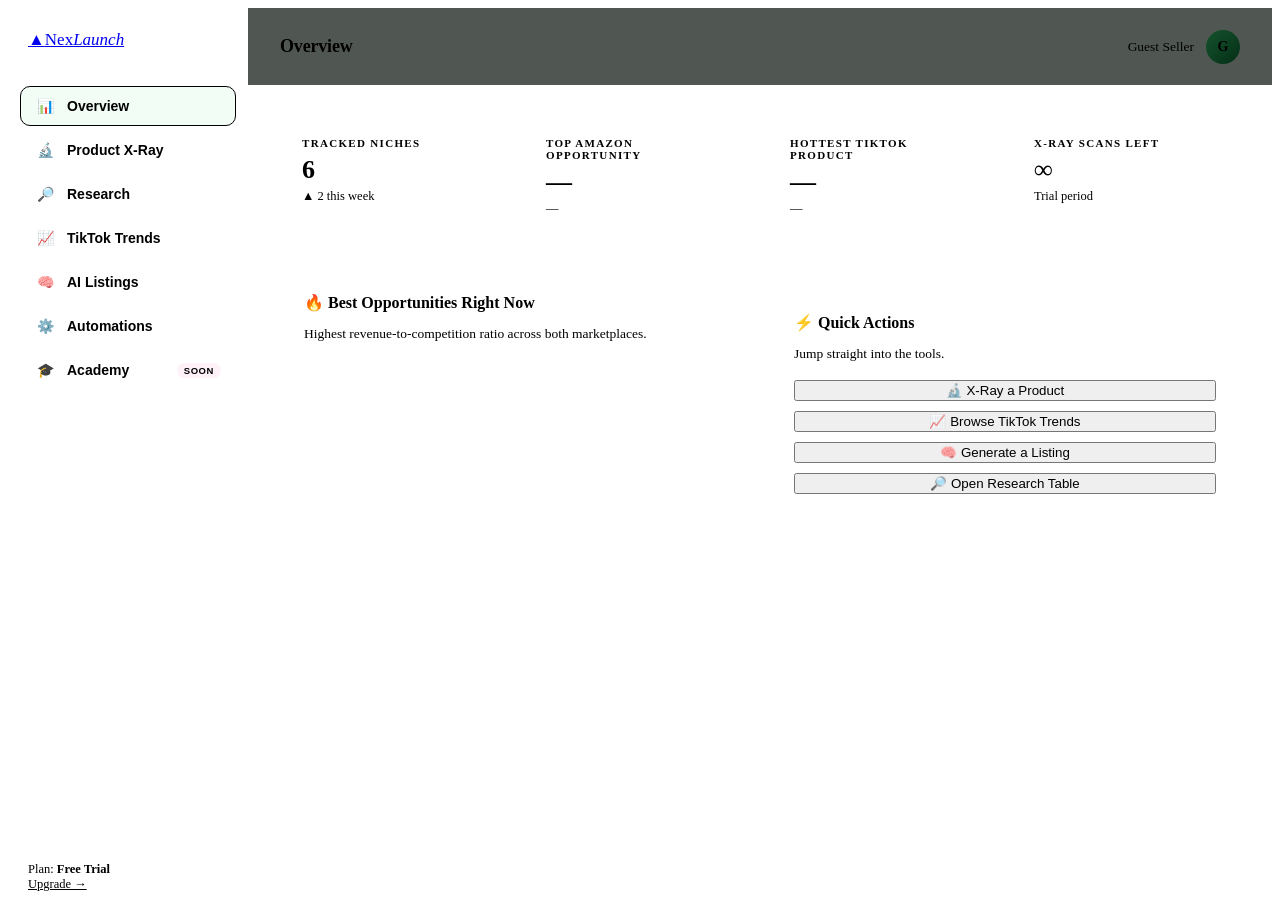
==== app.html @ 19e4f1a6 "Add FBM (dropship) fee mode to X-Ray - Server: ?fulfillment=fbm sets IsAmazonFulfilled:false (referr" ====
<!DOCTYPE html>
<html lang="en">
<head>
<meta charset="UTF-8">
<meta name="viewport" content="width=device-width, initial-scale=1.0">
<title>NexLaunch Dashboard</title>
<link rel="icon" href="data:image/svg+xml,<svg xmlns='http://www.w3.org/2000/svg' viewBox='0 0 100 100'><text y='.9em' font-size='90'>🚀</text></svg>">
<link rel="stylesheet" href="css/styles.css">
<link rel="stylesheet" href="css/app.css">
</head>
<body class="app">

<!-- ============ SIDEBAR ============ -->
<aside class="sidebar">
  <a href="index.html" class="logo"><span class="mark">▲</span><span>Nex<em>Launch</em></span></a>
  <nav class="side-nav">
    <button class="side-link active" data-view="overview"><span class="ic">📊</span><span class="txt">Overview</span></button>
    <button class="side-link" data-view="xray"><span class="ic">🔬</span><span class="txt">Product X-Ray</span></button>
    <button class="side-link" data-view="research"><span class="ic">🔎</span><span class="txt">Research</span></button>
    <button class="side-link" data-view="tiktok"><span class="ic">📈</span><span class="txt">TikTok Trends</span></button>
    <button class="side-link" data-view="listings"><span class="ic">🧠</span><span class="txt">AI Listings</span></button>
    <button class="side-link" data-view="automations"><span class="ic">⚙️</span><span class="txt">Automations</span></button>
    <button class="side-link" data-view="academy"><span class="ic">🎓</span><span class="txt">Academy</span><span class="soon">SOON</span></button>
  </nav>
  <div class="side-foot">Plan: <span class="plan-pill" id="side-plan">Free Trial</span><br><a href="index.html#pricing" style="color:var(--green)">Upgrade →</a></div>
</aside>

<!-- ============ MAIN ============ -->
<div class="main">
  <div class="topbar">
    <h1 id="view-title">Overview</h1>
    <div class="user"><span id="user-name">Guest Seller</span><span class="avatar" id="user-avatar">G</span></div>
  </div>

  <div class="content">

    <!-- ======== OVERVIEW ======== -->
    <section class="view active" id="view-overview">
      <div class="grid-4">
        <div class="kpi"><div class="k-label">Tracked Niches</div><div class="k-value">6</div><div class="k-delta up">▲ 2 this week</div></div>
        <div class="kpi"><div class="k-label">Top Amazon Opportunity</div><div class="k-value green" id="ov-amz-top">—</div><div class="k-delta" id="ov-amz-top-name" style="color:var(--muted)">—</div></div>
        <div class="kpi"><div class="k-label">Hottest TikTok Product</div><div class="k-value pink" id="ov-tt-top">—</div><div class="k-delta" id="ov-tt-top-name" style="color:var(--muted)">—</div></div>
        <div class="kpi"><div class="k-label">X-Ray Scans Left</div><div class="k-value">∞</div><div class="k-delta" style="color:var(--muted)">Trial period</div></div>
      </div>

      <div class="grid-2" style="margin-top:20px">
        <div class="panel">
          <h2>🔥 Best Opportunities Right Now</h2>
          <p class="p-sub">Highest revenue-to-competition ratio across both marketplaces.</p>
          <div id="ov-opps"></div>
        </div>
        <div class="panel">
          <h2>⚡ Quick Actions</h2>
          <p class="p-sub">Jump straight into the tools.</p>
          <div style="display:flex;flex-direction:column;gap:10px">
            <button class="btn btn-primary" data-goto="xray">🔬 X-Ray a Product</button>
            <button class="btn btn-ghost" data-goto="tiktok">📈 Browse TikTok Trends</button>
            <button class="btn btn-ghost" data-goto="listings">🧠 Generate a Listing</button>
            <button class="btn btn-ghost" data-goto="research">🔎 Open Research Table</button>
          </div>
        </div>
      </div>
    </section>

    <!-- ======== X-RAY ======== -->
    <section class="view" id="view-xray">
      <div class="panel">
        <h2>Product X-Ray</h2>
        <p class="p-sub">Paste an ASIN, Amazon URL, or product name. Try <span class="mono" style="color:var(--green)">B0CX1EARBD</span> or "yoga mat".</p>
        <div class="search-row">
          <input id="xray-input" type="text" placeholder="B0CX1EARBD  ·  https://amazon.com/dp/…  ·  ice roller">
          <button class="btn btn-primary" id="xray-btn">X-Ray →</button>
        </div>
        <div class="xray-fulfill">
          <span class="xray-fulfill-label">Fulfillment</span>
          <div class="mode-toggle" id="xray-fulfill-toggle">
            <button class="active" id="xr-mode-fba" type="button">FBA (stock)</button>
            <button id="xr-mode-fbm" type="button">FBM (dropship)</button>
          </div>
          <span class="xray-fulfill-hint" id="xr-fulfill-hint">Amazon fulfills — fees include the FBA fee.</span>
        </div>
      </div>

      <div class="xray-result" id="xray-result">
        <div class="panel">
          <div class="xray-title">
            <span class="thumb" id="xr-emoji">📦</span>
            <div>
              <h3 id="xr-name">—</h3>
              <div class="meta"><span id="xr-asin">—</span> · <span id="xr-cat">—</span> · <span id="xr-src"></span></div>
            </div>
          </div>
          <div class="grid-4">
            <div class="kpi"><div class="k-label">Est. Revenue</div><div class="k-value green" id="xr-rev">—</div><div class="k-delta" style="color:var(--muted)">per month</div></div>
            <div class="kpi"><div class="k-label">Est. Sales</div><div class="k-value" id="xr-sales">—</div><div class="k-delta" style="color:var(--muted)">units / month</div></div>
            <div class="kpi"><div class="k-label">BSR</div><div class="k-value" id="xr-bsr">—</div><div class="k-delta" id="xr-trend">—</div></div>
            <div class="kpi"><div class="k-label">Reviews</div><div class="k-value" id="xr-reviews">—</div><div class="k-delta" style="color:var(--muted)" id="xr-rating">—</div></div>
          </div>
        </div>

        <div class="grid-2" style="margin-top:20px">
          <div class="panel">
            <h2>Profit Breakdown <span style="font-size:12px;color:var(--muted);font-weight:400">(per unit)</span> <span class="fbm-badge" id="xr-fee-badge" hidden>DROPSHIP · FBM</span></h2>
            <p class="p-sub" id="xr-fee-sub">Amazon FBA fee model, est. landed cost.</p>
            <table class="fee-table" id="xr-fees"></table>
            <div id="xr-verdict"></div>
          </div>
          <div class="panel">
            <h2>12-Month Sales Trend</h2>
            <p class="p-sub" id="xr-chart-sub">Modeled from rank velocity (demo).</p>
            <div class="bar-chart" id="xr-chart"></div>
            <div class="chart-caption"><span id="xr-chart-start"></span><span id="xr-chart-end"></span></div>
          </div>
        </div>

        <div class="panel" style="margin-top:20px">
          <h2>Reseller Mode <span class="fbm-badge" id="rs-fee-badge" hidden>DROPSHIP · FBM</span></h2>
          <p class="p-sub" id="rs-sub">Attaching to an existing listing instead of launching your own? Check if the margin survives.</p>
          <label class="rs-toggle"><input type="checkbox" id="rs-toggle"><span id="rs-toggle-label">I'm reselling this product (attaching to the existing listing)</span></label>
          <div class="rs-fields" id="rs-fields">
            <div class="grid-2">
              <div class="field">
                <label for="rs-cost" id="rs-cost-label">Your source cost per unit ($)</label>
                <input id="rs-cost" type="number" min="0" step="0.01" placeholder="12.50">
              </div>
              <div class="field">
                <label for="rs-prep" id="rs-prep-label">Prep + inbound shipping per unit ($)</label>
                <input id="rs-prep" type="number" min="0" step="0.01" value="1.50">
              </div>
            </div>
            <button class="btn btn-primary" id="rs-calc">Calculate</button>
          </div>
          <div class="rs-result" id="rs-result"></div>
        </div>
      </div>
    </section>

    <!-- ======== RESEARCH ======== -->
    <section class="view" id="view-research">
      <div class="panel">
        <h2>Product Research</h2>
        <p class="p-sub">Filter and sort the full opportunity database. Click column headers to sort.</p>
        <div class="filter-row">
          <select id="f-platform">
            <option value="all">All Platforms</option>
            <option value="amz">Amazon</option>
            <option value="tt">TikTok Shop</option>
          </select>
          <select id="f-category"><option value="all">All Categories</option></select>
          <input id="f-minrev" type="number" placeholder="Min revenue $/mo" min="0" step="1000" style="width:160px">
          <input id="f-maxprice" type="number" placeholder="Max price $" min="0" style="width:130px">
          <input id="f-search" type="text" placeholder="Search products…" style="flex:1;min-width:160px">
        </div>
        <div class="scroll-x">
          <table class="market" id="research-table">
            <thead>
              <tr>
                <th>Product</th><th>Platform</th>
                <th class="sortable" data-sort="price">Price<span class="arrow"></span></th>
                <th class="sortable" data-sort="revenue">Est. Revenue<span class="arrow">▼</span></th>
                <th class="sortable" data-sort="sales">Est. Sales<span class="arrow"></span></th>
                <th class="sortable" data-sort="margin">Margin<span class="arrow"></span></th>
                <th class="sortable" data-sort="trend">Trend<span class="arrow"></span></th>
              </tr>
            </thead>
            <tbody></tbody>
          </table>
        </div>
        <div class="table-foot" id="research-count"></div>
      </div>
    </section>

    <!-- ======== TIKTOK ======== -->
    <section class="view" id="view-tiktok">
      <div class="panel" style="margin-bottom:20px">
        <h2>TikTok Trend Radar</h2>
        <p class="p-sub">Products gaining video velocity on TikTok Shop over the last 7 days. 🔥 Hot = accelerating creator adoption; act before saturation.</p>
      </div>
      <div class="tt-grid" id="tt-grid"></div>
    </section>

    <!-- ======== AI LISTINGS ======== -->
    <section class="view" id="view-listings">
      <div class="panel">
        <div style="display:flex;justify-content:space-between;align-items:center;flex-wrap:wrap;gap:12px">
          <div>
            <h2>AI Listing Builder</h2>
            <p class="p-sub" style="margin-bottom:0">Generate optimized copy for your target marketplace.</p>
          </div>
          <div class="mode-toggle">
            <button class="active" id="mode-amz">Amazon</button>
            <button id="mode-tt">TikTok Shop</button>
          </div>
        </div>
        <div style="margin-top:20px">
          <div class="grid-2">
            <div class="field">
              <label for="l-name">Product name</label>
              <input id="l-name" type="text" placeholder="Insulated Water Bottle 32oz">
            </div>
            <div class="field">
              <label for="l-keywords">Target keywords (comma-separated)</label>
              <input id="l-keywords" type="text" placeholder="leakproof, gym, BPA free">
            </div>
          </div>
          <div class="field">
            <label for="l-features">Key features / selling points (one per line)</label>
            <textarea id="l-features" rows="4" placeholder="Keeps drinks cold 24 hours&#10;Fits car cup holders&#10;Lifetime warranty"></textarea>
          </div>
          <button class="btn btn-primary" id="l-generate">✨ Generate Listing</button>
          <span style="font-size:12.5px;color:var(--muted);margin-left:12px">Template engine (demo) — wire to Claude API for production copy.</span>
        </div>
        <div class="listing-out" id="listing-out"></div>
      </div>
    </section>

    <!-- ======== AUTOMATIONS ======== -->
    <section class="view" id="view-automations">
      <div class="grid-2">
        <div class="panel">
          <h2>Create Automation</h2>
          <p class="p-sub">When a condition hits, NexLaunch acts — no babysitting dashboards.</p>
          <div class="field">
            <label for="a-trigger">When…</label>
            <select id="a-trigger">
              <option value="tt-spike">TikTok product trend spikes above +% threshold</option>
              <option value="bsr-improve">Tracked product's BSR improves past rank</option>
              <option value="price-drop">Competitor drops price below $</option>
              <option value="rev-cross">Niche est. revenue crosses $/mo</option>
              <option value="new-comp">New competitor enters tracked niche</option>
            </select>
          </div>
          <div class="quote-row">
            <div class="field">
              <label for="a-threshold">Threshold</label>
              <input id="a-threshold" type="number" value="25" step="1">
            </div>
            <div class="field">
              <label for="a-scope">Scope</label>
              <select id="a-scope">
                <option>All tracked products</option>
                <option>Beauty niche</option>
                <option>Home & Kitchen niche</option>
                <option>Electronics niche</option>
                <option>Pet Supplies niche</option>
              </select>
            </div>
          </div>
          <div class="field">
            <label for="a-action">Then…</label>
            <select id="a-action">
              <option value="email">📧 Email me</option>
              <option value="telegram">📲 Send Telegram alert</option>
              <option value="listing">🧠 Auto-draft an AI listing</option>
              <option value="watch">👁 Add to watchlist + daily digest</option>
            </select>
          </div>
          <button class="btn btn-primary btn-block" id="a-create">＋ Create Automation</button>
          <p style="font-size:12px;color:var(--muted);margin-top:12px">Demo mode: rules are saved locally and triggers are simulated. Production runs these on a scheduler against live data feeds.</p>
        </div>
        <div class="panel">
          <h2>Active Automations</h2>
          <p class="p-sub" id="a-count">No automations yet.</p>
          <div id="a-list"></div>
        </div>
      </div>
      <div class="panel" style="margin-top:20px">
        <h2>Recent Triggers <span class="live-tag" style="margin-left:10px"><span class="dot"></span>Simulated</span></h2>
        <p class="p-sub">What your automations caught in the last 7 days.</p>
        <div id="a-feed"></div>
      </div>
    </section>

    <!-- ======== ACADEMY ======== -->
    <section class="view" id="view-academy">
      <div class="panel">
        <h2>Seller Academy</h2>
        <p class="p-sub">Courses are in production — here's the launch curriculum.</p>
        <div class="course"><span class="ic">🏁</span><div><h3>Amazon FBA Zero to First Sale</h3><p>Account setup, product selection, sourcing, and your first shipment.</p></div><span class="len">4h 20m</span></div>
        <div class="course"><span class="ic">📱</span><div><h3>TikTok Shop Launch Playbook</h3><p>Creator affiliates, sample strategy, and going viral on purpose.</p></div><span class="len">3h 45m</span></div>
        <div class="course"><span class="ic">🧮</span><div><h3>Unit Economics that Don't Lie</h3><p>Fees, returns, ad spend — modeling true profitability before you buy inventory.</p></div><span class="len">2h 10m</span></div>
        <div class="course"><span class="ic">🚀</span><div><h3>Scaling to Multi-Channel</h3><p>Running the same SKU on Amazon + TikTok without cannibalizing either.</p></div><span class="len">3h 05m</span></div>
      </div>
    </section>

  </div>
</div>

<script src="js/data.js"></script>
<script src="js/api.js"></script>
<script src="js/app.js"></script>
<script src="js/receptionist.js"></script>
</body>
</html>
---- css/app.css ----
/* ============ NexLaunch — dashboard styles ============ */
body.app { display: flex; min-height: 100vh; background: var(--bg); }

/* sidebar */
.sidebar {
  width: 240px; flex: none; background: var(--bg-soft);
  border-right: 1px solid var(--line-soft);
  display: flex; flex-direction: column;
  position: sticky; top: 0; height: 100vh;
}
.sidebar .logo { padding: 22px 20px; border-bottom: 1px solid var(--line-soft); font-size: 17px; }
.side-nav { padding: 14px 12px; flex: 1; }
.side-link {
  display: flex; align-items: center; gap: 12px; padding: 11px 14px;
  border-radius: 10px; font-size: 14px; font-weight: 600; color: var(--muted);
  cursor: pointer; border: 1px solid transparent; margin-bottom: 4px; width: 100%;
  background: none; text-align: left; transition: all .15s;
}
.side-link:hover { color: var(--text); background: rgba(255,255,255,.03); }
.side-link.active { color: var(--green); background: rgba(74,222,128,.08); border-color: var(--line); }
.side-link .ic { width: 20px; text-align: center; }
.side-link .soon {
  margin-left: auto; font-size: 9.5px; font-weight: 800; letter-spacing: .06em;
  color: var(--pink); background: rgba(244,114,182,.1); padding: 2px 7px; border-radius: 999px;
}
.side-foot { padding: 16px 20px; border-top: 1px solid var(--line-soft); font-size: 12.5px; color: var(--muted); }
.side-foot .plan-pill { color: var(--green); font-weight: 700; }

/* main */
.main { flex: 1; min-width: 0; }
.topbar {
  display: flex; align-items: center; justify-content: space-between;
  padding: 16px 32px; border-bottom: 1px solid var(--line-soft);
  background: rgba(7,16,11,.7); backdrop-filter: blur(10px);
  position: sticky; top: 0; z-index: 20;
}
.topbar h1 { font-size: 18px; letter-spacing: -0.01em; }
.topbar .user { display: flex; align-items: center; gap: 12px; font-size: 13.5px; color: var(--muted); }
.avatar {
  width: 34px; height: 34px; border-radius: 50%; display: grid; place-items: center;
  background: linear-gradient(135deg, #14532d, #052e16); border: 1px solid var(--line);
  color: var(--green); font-weight: 800; font-size: 14px;
}
.content { padding: 32px; max-width: 1200px; }
.view { display: none; }
.view.active { display: block; animation: fadeIn .25s ease; }
@keyframes fadeIn { from { opacity: 0; transform: translateY(6px); } to { opacity: 1; } }

/* generic panels */
.panel { background: var(--panel); border: 1px solid var(--line-soft); border-radius: var(--radius); padding: 24px; }
.panel + .panel, .panel + .table-wrap, .table-wrap + .panel { margin-top: 20px; }
.panel h2 { font-size: 16px; margin-bottom: 4px; }
.panel .p-sub { color: var(--muted); font-size: 13.5px; margin-bottom: 18px; }
.grid-2 { display: grid; grid-template-columns: 1fr 1fr; gap: 20px; }
.grid-3 { display: grid; grid-template-columns: repeat(3, 1fr); gap: 16px; }
.grid-4 { display: grid; grid-template-columns: repeat(4, 1fr); gap: 16px; }

/* KPI cards */
.kpi { background: var(--panel); border: 1px solid var(--line-soft); border-radius: var(--radius); padding: 20px 22px; }
.kpi .k-label { font-size: 11px; letter-spacing: .12em; text-transform: uppercase; color: var(--muted); font-weight: 700; }
.kpi .k-value { font-family: var(--mono); font-size: 26px; font-weight: 700; margin-top: 6px; letter-spacing: -0.02em; }
.kpi .k-value.green { color: var(--green); }
.kpi .k-value.pink { color: var(--pink); }
.kpi .k-delta { font-size: 12.5px; margin-top: 4px; font-family: var(--mono); }
.kpi .k-delta.up { color: var(--green); }
.kpi .k-delta.down { color: var(--red); }

/* search row */
.search-row { display: flex; gap: 12px; }
.search-row input {
  flex: 1; background: rgba(0,0,0,.3); border: 1px solid var(--line-soft); border-radius: 10px;
  padding: 13px 16px; color: var(--text); font-size: 15px; outline: none; font-family: inherit;
}
.search-row input:focus { border-color: var(--green); }

/* xray result */
.xray-result { margin-top: 20px; display: none; }
.xray-result.show { display: block; animation: fadeIn .3s ease; }
.xray-title { display: flex; align-items: center; gap: 14px; margin-bottom: 20px; }
.xray-title .thumb { width: 52px; height: 52px; border-radius: 12px; display: grid; place-items: center; font-size: 26px; background: linear-gradient(135deg, #17251c, #0c1811); border: 1px solid var(--line-soft); }
.xray-title h3 { font-size: 18px; line-height: 1.3; }
.xray-title .meta { font-size: 12.5px; color: var(--muted); font-family: var(--mono); margin-top: 3px; }
.fee-table { width: 100%; font-size: 13.5px; border-collapse: collapse; }
.fee-table td { padding: 8px 0; border-bottom: 1px solid var(--line-soft); }
.fee-table tr:last-child td { border-bottom: none; font-weight: 700; }
.fee-table td:last-child { text-align: right; font-family: var(--mono); }
.bar-chart { display: flex; align-items: flex-end; gap: 6px; height: 120px; padding-top: 8px; }
.bar-chart .bar { flex: 1; background: linear-gradient(180deg, var(--green), #14532d); border-radius: 4px 4px 0 0; min-height: 4px; position: relative; opacity: .85; }
.bar-chart .bar:hover { opacity: 1; }
.chart-caption { display: flex; justify-content: space-between; font-size: 11px; color: var(--muted); margin-top: 8px; font-family: var(--mono); }
.verdict { display: inline-flex; align-items: center; gap: 8px; padding: 8px 16px; border-radius: 10px; font-weight: 700; font-size: 13.5px; margin-top: 4px; }
.verdict.good { color: var(--green); background: rgba(74,222,128,.08); border: 1px solid var(--line); }
.verdict.mid { color: #fbbf24; background: rgba(251,191,36,.07); border: 1px solid rgba(251,191,36,.2); }
.verdict.bad { color: var(--red); background: rgba(248,113,113,.07); border: 1px solid rgba(248,113,113,.2); }

/* reseller mode */
/* X-Ray fulfillment (FBA / FBM dropship) toggle */
.xray-fulfill { display: flex; align-items: center; gap: 12px; flex-wrap: wrap; margin-top: 14px; }
.xray-fulfill-label { font-size: 11px; letter-spacing: .12em; text-transform: uppercase; color: var(--muted); font-weight: 700; }
.xray-fulfill-hint { font-size: 12.5px; color: var(--muted); }
.mode-toggle button.active.fbm { background: rgba(103,232,249,.1); color: var(--cyan); }
.fbm-badge { display: inline-flex; align-items: center; gap: 6px; font-size: 10.5px; letter-spacing: .1em; font-weight: 800; text-transform: uppercase; color: var(--cyan); background: rgba(103,232,249,.1); border: 1px solid rgba(103,232,249,.25); padding: 3px 9px; border-radius: 999px; vertical-align: middle; }
.fbm-badge[hidden] { display: none; } /* custom display: must re-honor [hidden] */
.fee-table td.muted, .fee-table td.muted:last-child { color: var(--muted); }

.rs-toggle { display: flex; align-items: center; gap: 10px; font-size: 14px; font-weight: 600; cursor: pointer; }
.rs-toggle input { width: 16px; height: 16px; accent-color: var(--green); cursor: pointer; }
.rs-fields { display: none; margin-top: 18px; }
.rs-fields.show { display: block; animation: fadeIn .25s ease; }
.rs-result { display: none; margin-top: 20px; }
.rs-result.show { display: block; animation: fadeIn .3s ease; }
.rs-result .gating { font-size: 13px; margin-top: 14px; line-height: 1.6; }

/* research filters */
.filter-row { display: flex; gap: 12px; flex-wrap: wrap; margin-bottom: 18px; }
.filter-row select, .filter-row input {
  background: rgba(0,0,0,.3); border: 1px solid var(--line-soft); border-radius: 9px;
  padding: 9px 13px; color: var(--text); font-size: 13.5px; outline: none; font-family: inherit;
}
.filter-row select:focus, .filter-row input:focus { border-color: var(--green); }
th.sortable { cursor: pointer; user-select: none; }
th.sortable:hover { color: var(--green); }
th.sortable .arrow { font-size: 9px; margin-left: 4px; }

/* tiktok cards */
.tt-grid { display: grid; grid-template-columns: repeat(auto-fill, minmax(260px, 1fr)); gap: 16px; }
.tt-card { background: var(--panel); border: 1px solid var(--line-soft); border-radius: var(--radius); padding: 20px; transition: all .2s; }
.tt-card:hover { border-color: rgba(244,114,182,.35); transform: translateY(-2px); }
.tt-card .head { display: flex; align-items: center; gap: 12px; margin-bottom: 14px; }
.tt-card .thumb { width: 44px; height: 44px; border-radius: 10px; display: grid; place-items: center; font-size: 22px; background: linear-gradient(135deg, #2a1520, #170c12); border: 1px solid rgba(244,114,182,.2); }
.tt-card h3 { font-size: 14.5px; line-height: 1.3; }
.tt-card .cat { font-size: 11.5px; color: var(--muted); margin-top: 2px; }
.tt-stats { display: grid; grid-template-columns: 1fr 1fr; gap: 8px; font-size: 12px; }
.tt-stat { background: rgba(0,0,0,.25); border: 1px solid var(--line-soft); border-radius: 8px; padding: 8px 10px; }
.tt-stat .l { color: var(--muted); font-size: 10px; letter-spacing: .08em; text-transform: uppercase; font-weight: 700; }
.tt-stat .v { font-family: var(--mono); font-size: 13.5px; font-weight: 700; margin-top: 2px; }
.tt-stat .v.pink { color: var(--pink); }
.tt-stat .v.green { color: var(--green); }
.heat { display: inline-flex; align-items: center; gap: 6px; font-size: 11px; font-weight: 800; padding: 3px 10px; border-radius: 999px; margin-left: auto; }
.heat.hot { color: var(--pink); background: rgba(244,114,182,.1); }
.heat.warm { color: #fbbf24; background: rgba(251,191,36,.08); }
.heat.cool { color: var(--cyan); background: rgba(103,232,249,.08); }

/* AI listing */
.listing-out { background: rgba(0,0,0,.28); border: 1px solid var(--line-soft); border-radius: 12px; padding: 22px; margin-top: 18px; display: none; }
.listing-out.show { display: block; animation: fadeIn .3s ease; }
.listing-out h4 { color: var(--green); font-size: 11.5px; letter-spacing: .12em; text-transform: uppercase; margin: 18px 0 8px; }
.listing-out h4:first-child { margin-top: 0; }
.listing-out .block { font-size: 14.5px; color: #d9e6de; line-height: 1.65; white-space: pre-wrap; }
.listing-out ul { padding-left: 20px; }
.listing-out li { margin-bottom: 8px; font-size: 14.5px; color: #d9e6de; }
.copy-btn { float: right; }
.mode-toggle { display: inline-flex; border: 1px solid var(--line-soft); border-radius: 10px; overflow: hidden; }
.mode-toggle button { background: none; border: none; color: var(--muted); padding: 9px 18px; font-size: 13.5px; font-weight: 600; cursor: pointer; }
.mode-toggle button.active { background: rgba(74,222,128,.1); color: var(--green); }
.mode-toggle button.active.tt { background: rgba(244,114,182,.1); color: var(--pink); }

/* academy */
.course { display: flex; gap: 16px; align-items: center; padding: 16px 0; border-bottom: 1px solid var(--line-soft); }
.course:last-child { border-bottom: none; }
.course .ic { width: 44px; height: 44px; border-radius: 10px; display: grid; place-items: center; font-size: 20px; background: rgba(74,222,128,.07); border: 1px solid var(--line); flex: none; }
.course h3 { font-size: 15px; }
.course p { font-size: 13px; color: var(--muted); margin-top: 2px; }
.course .len { margin-left: auto; font-family: var(--mono); font-size: 12.5px; color: var(--muted); flex: none; }

@media (max-width: 900px) {
  .sidebar { width: 68px; }
  .sidebar .logo span:not(.mark), .side-link .txt, .side-link .soon, .side-foot { display: none; }
  .grid-2, .grid-3, .grid-4 { grid-template-columns: 1fr; }
  .content { padding: 20px; }
}

/* ---------- automations ---------- */
.auto-rule {
  display: flex; align-items: center; gap: 14px; padding: 14px 16px;
  background: rgba(0,0,0,.25); border: 1px solid var(--line-soft); border-radius: 12px;
  margin-bottom: 10px; font-size: 13.5px;
}
.auto-rule .desc { flex: 1; line-height: 1.4; }
.auto-rule .desc .then { color: var(--muted); font-size: 12.5px; }
.auto-rule .kill { background: none; border: none; color: var(--muted); cursor: pointer; font-size: 16px; }
.auto-rule .kill:hover { color: var(--red); }
.switch { position: relative; width: 40px; height: 22px; flex: none; cursor: pointer; }
.switch input { opacity: 0; width: 0; height: 0; }
.switch .track {
  position: absolute; inset: 0; border-radius: 999px; background: rgba(255,255,255,.1);
  border: 1px solid var(--line-soft); transition: all .2s;
}
.switch .track::after {
  content: ""; position: absolute; top: 2px; left: 2px; width: 16px; height: 16px;
  border-radius: 50%; background: var(--muted); transition: all .2s;
}
.switch input:checked + .track { background: rgba(74,222,128,.25); border-color: var(--line); }
.switch input:checked + .track::after { left: 20px; background: var(--green); }
.feed-item {
  display: flex; gap: 12px; align-items: flex-start; padding: 12px 0;
  border-bottom: 1px solid var(--line-soft); font-size: 13.5px;
}
.feed-item:last-child { border-bottom: none; }
.feed-item .when { font-family: var(--mono); font-size: 11.5px; color: var(--muted); white-space: nowrap; padding-top: 2px; width: 70px; flex: none; }
.feed-item .what strong { color: var(--green); }
.feed-item.hot .what strong { color: var(--pink); }

/* ---- X-Ray live data source badge ---- */
#xr-src.live { color: var(--green); font-weight: 600; }
#xr-src.live::before {
  content: "●"; display: inline-block; margin-right: 5px;
  font-size: 8px; vertical-align: 2px; color: var(--green);
}
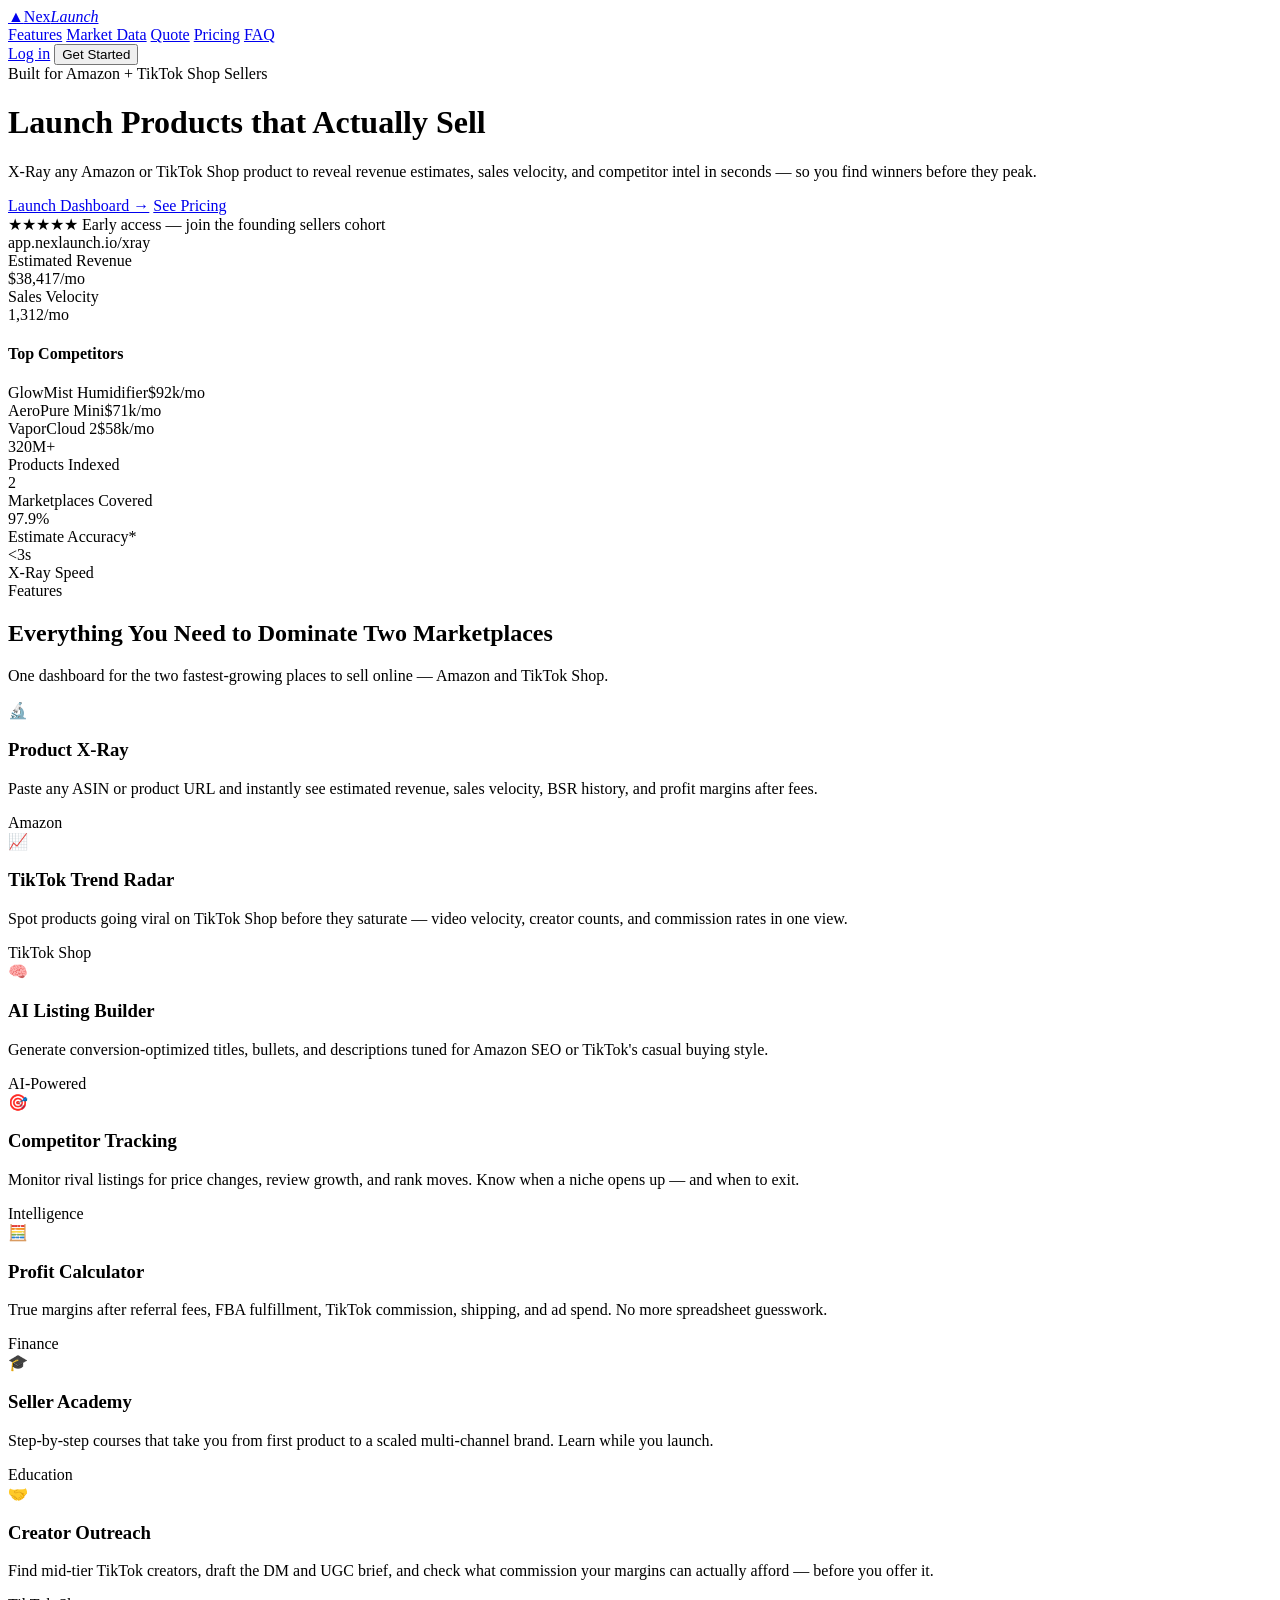
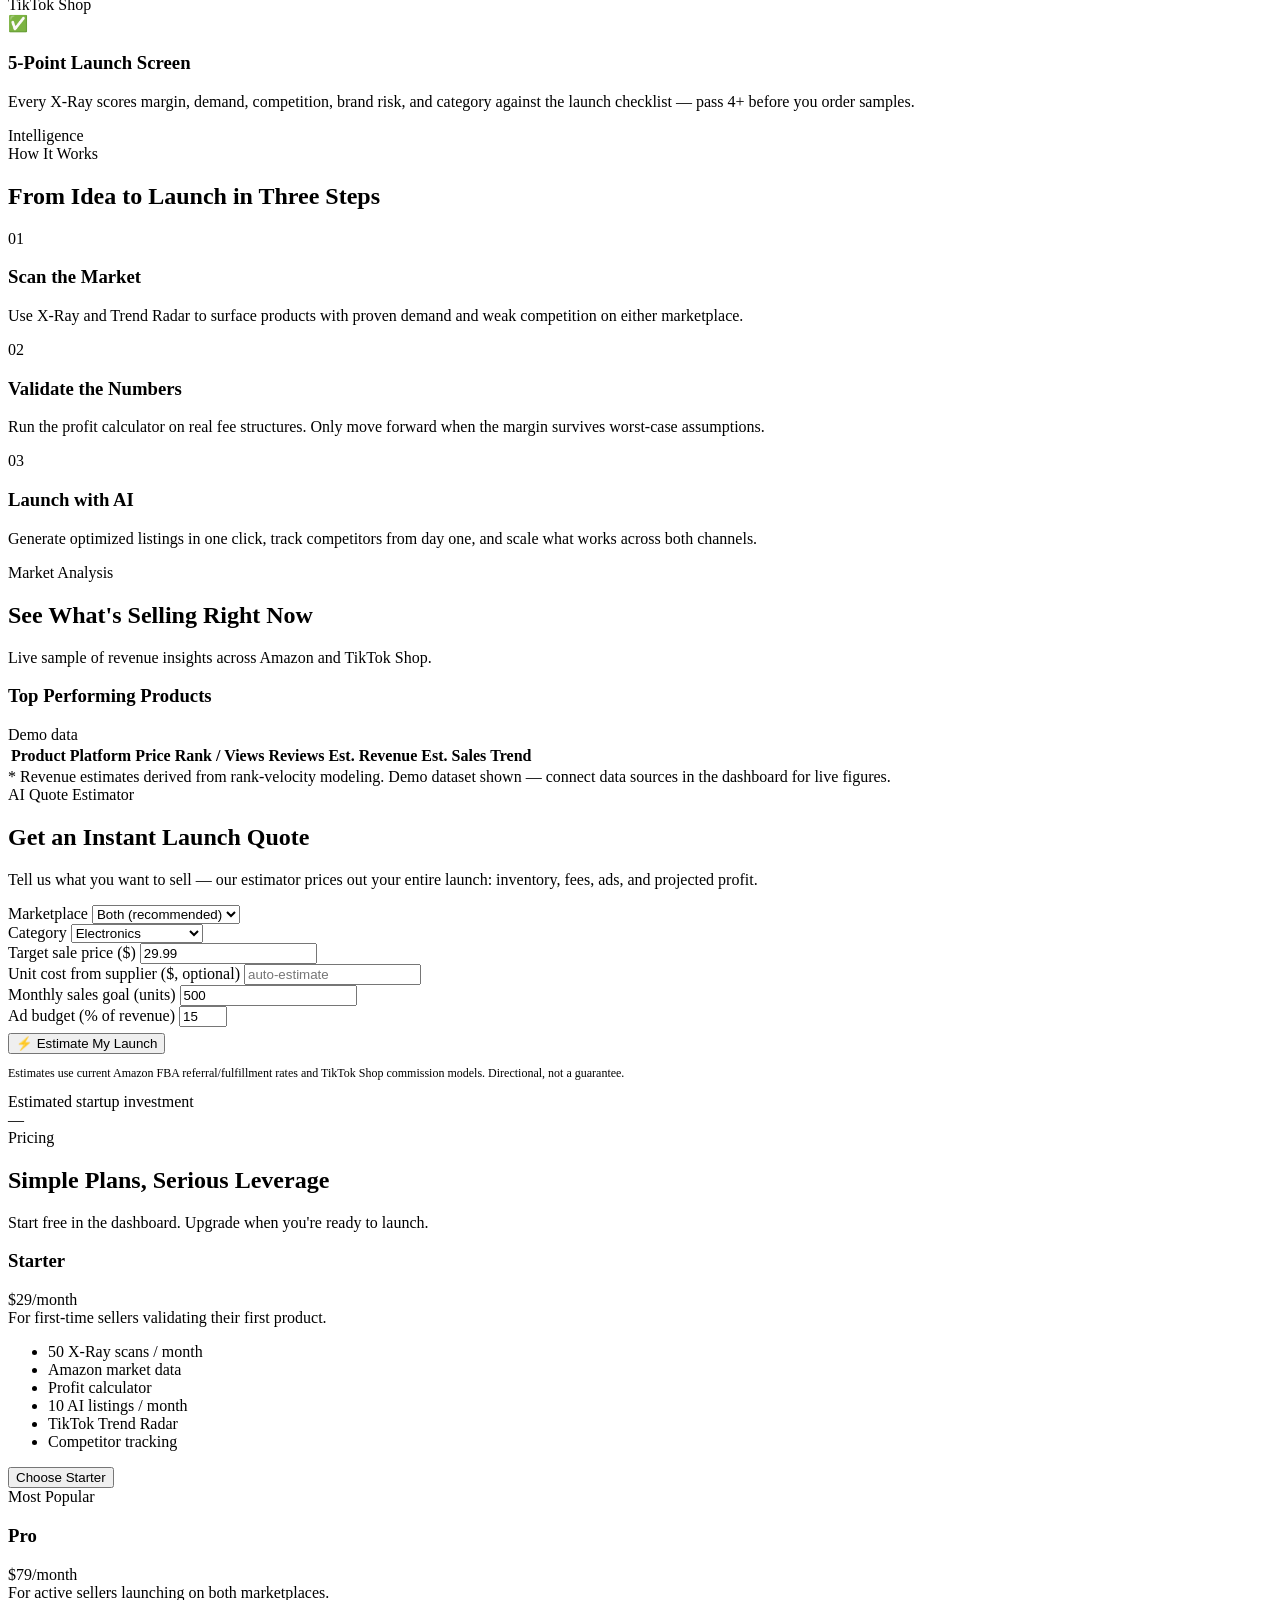
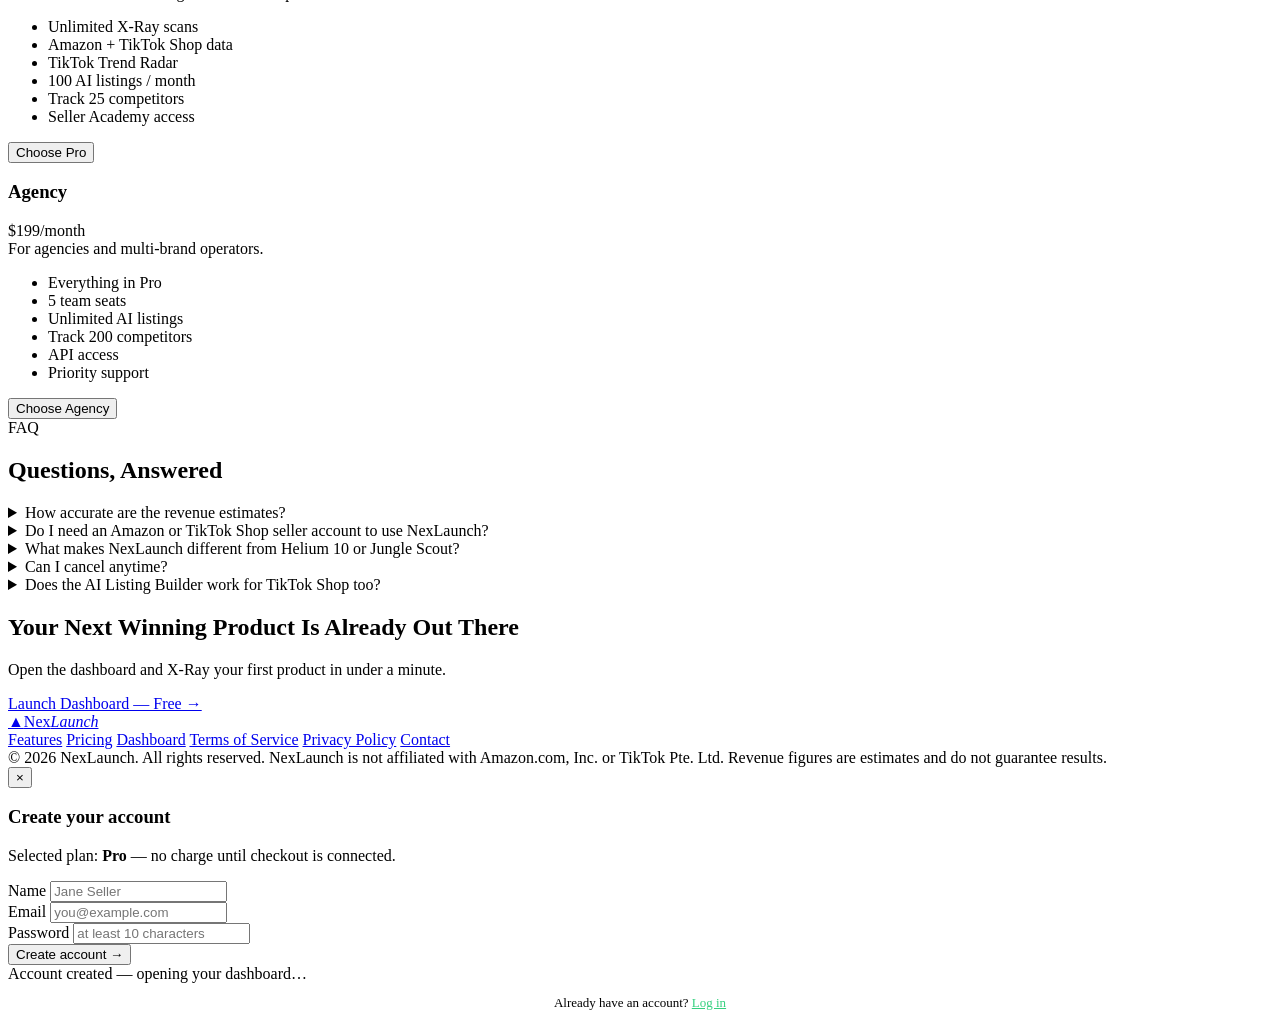
==== commit cb3f2f43: "Add real accounts, sessions, and Stripe billing" ====
--- a/app.html
+++ b/app.html
@@ -19,6 +19,7 @@
     <button class="side-link" data-view="research"><span class="ic">🔎</span><span class="txt">Research</span></button>
     <button class="side-link" data-view="tiktok"><span class="ic">📈</span><span class="txt">TikTok Trends</span></button>
     <button class="side-link" data-view="listings"><span class="ic">🧠</span><span class="txt">AI Listings</span></button>
+    <button class="side-link" data-view="creators"><span class="ic">🤝</span><span class="txt">Creator Outreach</span></button>
     <button class="side-link" data-view="automations"><span class="ic">⚙️</span><span class="txt">Automations</span></button>
     <button class="side-link" data-view="academy"><span class="ic">🎓</span><span class="txt">Academy</span><span class="soon">SOON</span></button>
   </nav>
@@ -37,7 +38,7 @@
     <!-- ======== OVERVIEW ======== -->
     <section class="view active" id="view-overview">
       <div class="grid-4">
-        <div class="kpi"><div class="k-label">Tracked Niches</div><div class="k-value">6</div><div class="k-delta up">▲ 2 this week</div></div>
+        <div class="kpi"><div class="k-label">Launch-Ready Picks</div><div class="k-value" id="ov-ready">—</div><div class="k-delta" style="color:var(--muted)">pass margin + competition screen</div></div>
         <div class="kpi"><div class="k-label">Top Amazon Opportunity</div><div class="k-value green" id="ov-amz-top">—</div><div class="k-delta" id="ov-amz-top-name" style="color:var(--muted)">—</div></div>
         <div class="kpi"><div class="k-label">Hottest TikTok Product</div><div class="k-value pink" id="ov-tt-top">—</div><div class="k-delta" id="ov-tt-top-name" style="color:var(--muted)">—</div></div>
         <div class="kpi"><div class="k-label">X-Ray Scans Left</div><div class="k-value">∞</div><div class="k-delta" style="color:var(--muted)">Trial period</div></div>
@@ -56,6 +57,7 @@
             <button class="btn btn-primary" data-goto="xray">🔬 X-Ray a Product</button>
             <button class="btn btn-ghost" data-goto="tiktok">📈 Browse TikTok Trends</button>
             <button class="btn btn-ghost" data-goto="listings">🧠 Generate a Listing</button>
+            <button class="btn btn-ghost" data-goto="creators">🤝 Find Creators</button>
             <button class="btn btn-ghost" data-goto="research">🔎 Open Research Table</button>
           </div>
         </div>
@@ -111,6 +113,12 @@
             <div class="bar-chart" id="xr-chart"></div>
             <div class="chart-caption"><span id="xr-chart-start"></span><span id="xr-chart-end"></span></div>
           </div>
+        </div>
+
+        <div class="panel" style="margin-top:20px">
+          <h2>5-Point Launch Screen</h2>
+          <p class="p-sub">The pre-launch checklist, automated: margin, demand, competition, brand risk, category. Pass 4+ before you order samples.</p>
+          <div id="xr-rules"></div>
         </div>
 
         <div class="panel" style="margin-top:20px">
@@ -160,6 +168,7 @@
                 <th class="sortable" data-sort="revenue">Est. Revenue<span class="arrow">▼</span></th>
                 <th class="sortable" data-sort="sales">Est. Sales<span class="arrow"></span></th>
                 <th class="sortable" data-sort="margin">Margin<span class="arrow"></span></th>
+                <th class="sortable" data-sort="comp">Competition<span class="arrow"></span></th>
                 <th class="sortable" data-sort="trend">Trend<span class="arrow"></span></th>
               </tr>
             </thead>
@@ -211,6 +220,59 @@
           <span style="font-size:12.5px;color:var(--muted);margin-left:12px">Template engine (demo) — wire to Claude API for production copy.</span>
         </div>
         <div class="listing-out" id="listing-out"></div>
+      </div>
+    </section>
+
+    <!-- ======== CREATOR OUTREACH ======== -->
+    <section class="view" id="view-creators">
+      <div class="panel">
+        <h2>Creator Directory</h2>
+        <p class="p-sub">Mid-tier TikTok creators ranked by engagement — the tier that actually converts on commission deals. Demo directory; production hooks into the TikTok Creator Marketplace.</p>
+        <div class="filter-row">
+          <select id="cr-category"><option value="all">All Categories</option></select>
+          <select id="cr-size">
+            <option value="all">Any size</option>
+            <option value="nano">Nano (&lt;50k)</option>
+            <option value="mid">Mid (50k–150k)</option>
+            <option value="macro">Macro (150k+)</option>
+          </select>
+          <input id="cr-search" type="text" placeholder="Search creators…" style="flex:1;min-width:160px">
+        </div>
+        <div class="tt-grid" id="cr-grid"></div>
+        <div class="table-foot" id="cr-count"></div>
+      </div>
+
+      <div class="panel" style="margin-top:20px" id="cr-kit-panel">
+        <h2>Outreach Kit</h2>
+        <p class="p-sub">Pick a creator and a product — get the commission math, the DM, and the UGC brief. Template engine (demo) — wire to Claude proxy for personalized drafts.</p>
+        <div class="grid-3">
+          <div class="field">
+            <label for="cr-pick-creator">Creator</label>
+            <select id="cr-pick-creator"></select>
+          </div>
+          <div class="field">
+            <label for="cr-pick-product">Product</label>
+            <select id="cr-pick-product"></select>
+          </div>
+          <div class="field">
+            <label for="cr-commission">Commission offer (%)</label>
+            <input id="cr-commission" type="number" min="0" max="60" step="1" value="15">
+          </div>
+        </div>
+        <button class="btn btn-primary" id="cr-generate">✨ Generate Outreach</button>
+        <div class="listing-out" id="cr-kit-out">
+          <div id="cr-econ" style="margin-bottom:6px"></div>
+          <h4>Creator DM <button class="btn btn-ghost btn-sm copy-btn" id="cr-copy-dm">📋 Copy DM</button></h4>
+          <div class="block" id="cr-dm-out"></div>
+          <h4>UGC Brief <button class="btn btn-ghost btn-sm copy-btn" id="cr-copy-brief">📋 Copy Brief</button></h4>
+          <div class="block" id="cr-brief-out"></div>
+        </div>
+      </div>
+
+      <div class="panel" style="margin-top:20px">
+        <h2>Outreach Pipeline</h2>
+        <p class="p-sub" id="cr-pipe-count">Empty — add creators from the directory above.</p>
+        <div id="cr-pipe-list"></div>
       </div>
     </section>
 
@@ -288,7 +350,9 @@
 
 <script src="js/data.js"></script>
 <script src="js/api.js"></script>
+<script src="js/auth.js"></script>
 <script src="js/app.js"></script>
+<script src="js/creators.js"></script>
 <script src="js/receptionist.js"></script>
 </body>
 </html>
